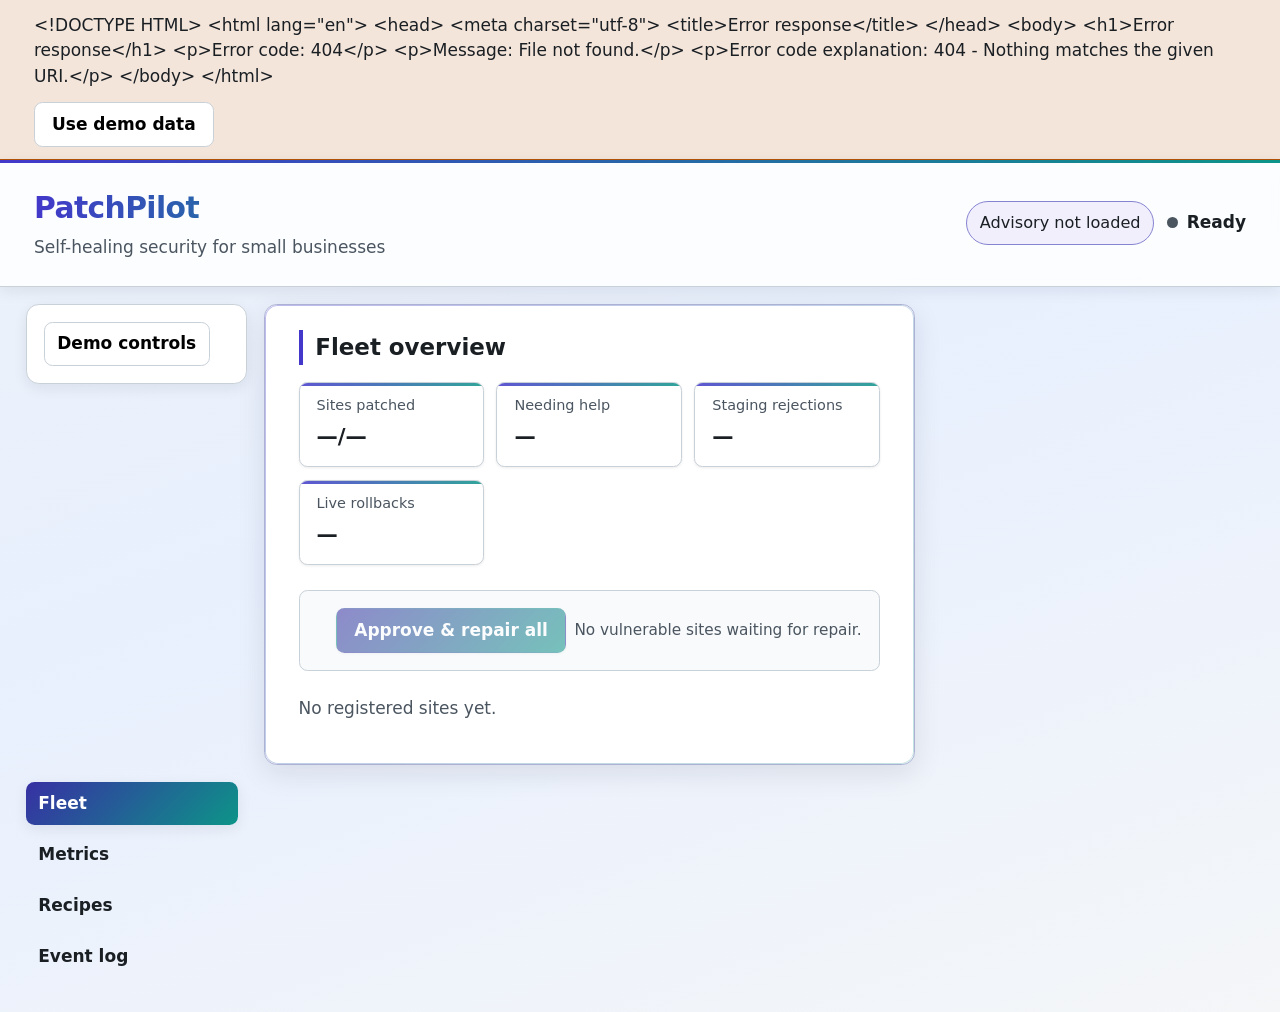
==== src/patchpilot/static/index.html @ 9fb4fd71 "feat: add PatchPilot static dashboard with four-site mock demo Hackathon-ready frontend (fleet, run," ====
<!DOCTYPE html>
<html lang="en">
<head>
    <meta charset="utf-8">
    <meta name="viewport" content="width=device-width, initial-scale=1">
    <title>PatchPilot</title>
    <link rel="stylesheet" href="styles.css">
</head>
<body>
    <a class="skip-link" href="#app-main">Skip to main content</a>

    <div id="backend-banner" class="banner banner--error" hidden role="alert"></div>

    <header id="app-header" class="header" aria-label="PatchPilot header"></header>

    <div class="layout layout--app">
        <nav id="app-nav" class="nav" aria-label="Primary"></nav>

        <main id="app-main" class="main" tabindex="-1" aria-live="polite"></main>

        <aside class="aside" aria-label="Demo controls">
            <button
                type="button"
                id="demo-controls-toggle"
                class="demo-controls__toggle"
                aria-expanded="false"
                aria-controls="demo-controls-panel"
            >
                Demo controls
            </button>
            <div id="demo-controls-panel" class="demo-controls__panel" hidden>
                <div id="demo-controls-root"></div>
            </div>
        </aside>
    </div>

    <div id="live-announcer" class="visually-hidden" aria-live="assertive" aria-atomic="true"></div>

    <div id="approval-root" class="approval-root" hidden></div>

    <script type="module" src="js/main.js"></script>
</body>
</html>
---- src/patchpilot/static/styles.css ----
/* PatchPilot dashboard — ops console aesthetic, light/dark via prefers-color-scheme */

:root {
    color-scheme: light dark;
    --font-sans: system-ui, -apple-system, "Segoe UI", Roboto, "Helvetica Neue", Arial, sans-serif;
    --font-mono: ui-monospace, "Cascadia Code", "Segoe UI Mono", monospace;

    --text: #1a1f24;
    --text-muted: #4a5560;
    --bg: #f4f6f8;
    --surface: #ffffff;
    --border: #c8d0d8;
    --focus: #2563eb;

    --status-verified: #15803d;
    --status-progress: #1d4ed8;
    --status-warn: #b45309;
    --status-danger: #b91c1c;

    --accent-indigo: #4338ca;
    --accent-teal: #0d9488;
    --gradient-page: linear-gradient(160deg, #eef2f7 0%, #e8f0fe 45%, #f4f6f8 100%);
    --gradient-brand: linear-gradient(90deg, var(--accent-indigo), var(--accent-teal));
    --gradient-primary: linear-gradient(135deg, #3730a3 0%, #0d9488 100%);
    --gradient-primary-hover: linear-gradient(135deg, #312e81 0%, #0f766e 100%);
    --surface-glass: rgb(255 255 255 / 0.82);
    --layout-max: 1320px;

    --space-1: 0.25rem;
    --space-2: 0.5rem;
    --space-3: 0.75rem;
    --space-4: 1rem;
    --space-5: 1.5rem;
    --space-6: 2rem;

    --radius: 0.5rem;
    --radius-lg: 0.75rem;
    --shadow: 0 1px 3px rgb(0 0 0 / 0.08);
    --shadow-md: 0 4px 14px rgb(15 23 42 / 0.08);
    --shadow-lg: 0 8px 28px rgb(15 23 42 / 0.1);
    --base-size: 17px;
}

@media (prefers-color-scheme: dark) {
    :root {
        --text: #e8edf2;
        --text-muted: #a8b4c0;
        --bg: #0f1419;
        --surface: #1a222c;
        --border: #334155;
        --focus: #60a5fa;

        --gradient-page: linear-gradient(165deg, #0c1220 0%, #0f1419 40%, #131b28 100%);
        --gradient-brand: linear-gradient(90deg, #6366f1, #2dd4bf);
        --gradient-primary: linear-gradient(135deg, #4338ca 0%, #0f766e 100%);
        --gradient-primary-hover: linear-gradient(135deg, #3730a3 0%, #0d9488 100%);
        --surface-glass: rgb(26 34 44 / 0.88);
        --shadow-md: 0 4px 18px rgb(0 0 0 / 0.35);
        --shadow-lg: 0 10px 36px rgb(0 0 0 / 0.45);
    }
}

@media (prefers-reduced-motion: reduce) {
    *,
    *::before,
    *::after {
        animation-duration: 0.01ms !important;
        animation-iteration-count: 1 !important;
        transition-duration: 0.01ms !important;
    }
}

*,
*::before,
*::after {
    box-sizing: border-box;
}

html {
    font-size: var(--base-size);
}

body {
    margin: 0;
    font-family: var(--font-sans);
    line-height: 1.5;
    color: var(--text);
    background: var(--bg);
    background: var(--gradient-page);
    min-height: 100vh;
}

.skip-link {
    position: absolute;
    left: var(--space-4);
    top: -3rem;
    background: var(--surface);
    padding: var(--space-2) var(--space-3);
    border-radius: var(--radius);
    z-index: 100;
}

.skip-link:focus {
    top: var(--space-4);
    outline: 2px solid var(--focus);
    outline-offset: 2px;
}

.visually-hidden {
    position: absolute;
    width: 1px;
    height: 1px;
    padding: 0;
    margin: -1px;
    overflow: hidden;
    clip: rect(0, 0, 0, 0);
    white-space: nowrap;
    border: 0;
}

.header {
    display: flex;
    flex-wrap: wrap;
    align-items: center;
    justify-content: space-between;
    gap: var(--space-4);
    padding: var(--space-5) var(--space-6);
    background: var(--surface-glass);
    backdrop-filter: blur(10px);
    border-bottom: 1px solid var(--border);
    box-shadow: var(--shadow-md);
    position: relative;
}

.header::before {
    content: "";
    position: absolute;
    top: 0;
    left: 0;
    right: 0;
    height: 3px;
    background: var(--gradient-brand);
}

.header__title {
    margin: 0;
    font-size: 1.75rem;
    font-weight: 700;
    letter-spacing: -0.02em;
    background: var(--gradient-brand);
    background-clip: text;
    -webkit-background-clip: text;
    color: transparent;
}

.header__tagline {
    margin: var(--space-1) 0 0;
    color: var(--text-muted);
    font-size: 1rem;
}

.header__meta {
    display: flex;
    flex-wrap: wrap;
    align-items: center;
    gap: var(--space-3);
}

.chip {
    display: inline-flex;
    align-items: center;
    gap: var(--space-2);
    padding: var(--space-2) var(--space-3);
    border-radius: 999px;
    border: 1px solid var(--border);
    background: var(--bg);
    font-size: 0.95rem;
}

.chip--advisory {
    border-color: color-mix(in srgb, var(--accent-indigo) 50%, var(--border));
    background: color-mix(in srgb, var(--accent-indigo) 8%, var(--surface));
}

.chip--mock {
    border-color: color-mix(in srgb, var(--status-warn) 55%, var(--border));
    background: color-mix(in srgb, var(--status-warn) 10%, var(--surface));
}

.busy-indicator {
    display: inline-flex;
    align-items: center;
    gap: var(--space-2);
    font-weight: 600;
}

.busy-indicator__dot {
    width: 0.65rem;
    height: 0.65rem;
    border-radius: 50%;
    background: var(--text-muted);
}

.busy-indicator--active .busy-indicator__dot {
    background: var(--status-progress);
}

.banner {
    display: flex;
    flex-wrap: wrap;
    align-items: center;
    justify-content: space-between;
    gap: var(--space-3);
    padding: var(--space-3) var(--space-6);
}

.banner--error {
    background: color-mix(in srgb, var(--status-warn) 15%, var(--surface));
    border-bottom: 1px solid var(--status-warn);
}

.banner__text {
    margin: 0;
}

.layout {
    display: grid;
    grid-template-columns: minmax(10rem, 12rem) 1fr;
    grid-template-rows: 1fr auto;
    gap: var(--space-4);
    max-width: var(--layout-max);
    margin: 0 auto;
    padding: var(--space-4) var(--space-5) var(--space-6);
}

.layout--app {
    align-items: start;
}

@media (min-width: 901px) {
    .layout--app {
        grid-template-columns: minmax(10rem, 13rem) minmax(0, 1fr) minmax(14rem, 19rem);
        grid-template-rows: auto;
        grid-template-areas: "nav main aside";
    }

    .layout--app .nav {
        grid-area: nav;
        grid-row: auto;
    }

    .layout--app .main {
        grid-area: main;
    }

    .layout--app .aside {
        grid-area: aside;
        grid-column: auto;
        margin-top: 0;
        position: sticky;
        top: var(--space-4);
        max-height: calc(100vh - var(--space-6));
        overflow-y: auto;
    }
}

.nav {
    grid-row: 1 / 3;
    padding-right: var(--space-2);
}

.nav__list {
    list-style: none;
    margin: 0;
    padding: 0;
    display: flex;
    flex-direction: column;
    gap: var(--space-2);
    position: sticky;
    top: var(--space-4);
}

.nav__link {
    display: block;
    padding: var(--space-2) var(--space-3);
    border-radius: var(--radius);
    color: var(--text);
    text-decoration: none;
    font-weight: 600;
}

.nav__link:hover {
    background: color-mix(in srgb, var(--surface) 85%, transparent);
    box-shadow: var(--shadow);
}

.nav__link:focus-visible {
    outline: 2px solid var(--focus);
    outline-offset: 2px;
}

.nav__link[aria-selected="true"] {
    background: var(--gradient-primary);
    color: #fff;
    border: none;
    box-shadow: var(--shadow-md);
}

.main {
    background: var(--surface);
    border: 1px solid color-mix(in srgb, var(--border) 80%, var(--accent-indigo));
    border-radius: var(--radius-lg);
    padding: var(--space-5) var(--space-6);
    min-height: 18rem;
    box-shadow: var(--shadow-lg);
    position: relative;
}

.main::before {
    content: "";
    position: absolute;
    inset: 0;
    border-radius: inherit;
    padding: 1px;
    background: linear-gradient(
        135deg,
        color-mix(in srgb, var(--accent-indigo) 35%, transparent),
        color-mix(in srgb, var(--accent-teal) 25%, transparent)
    );
    mask: linear-gradient(#fff 0 0) content-box, linear-gradient(#fff 0 0);
    mask-composite: exclude;
    pointer-events: none;
}

.aside {
    grid-column: 2;
    margin-top: var(--space-4);
    padding: var(--space-4);
    border: 1px solid var(--border);
    border-radius: var(--radius-lg);
    background: var(--surface);
    box-shadow: var(--shadow-md);
}

.demo-controls__toggle {
    font: inherit;
    font-weight: 600;
    cursor: pointer;
    background: transparent;
    border: 1px solid var(--border);
    border-radius: var(--radius);
    padding: var(--space-2) var(--space-3);
}

.demo-controls__toggle:focus-visible {
    outline: 2px solid var(--focus);
    outline-offset: 2px;
}

.demo-controls__note {
    margin: var(--space-3) 0 0;
    color: var(--text-muted);
    font-size: 0.95rem;
}

.demo-controls__intro {
    margin: var(--space-3) 0 0;
    font-size: 0.9rem;
    color: var(--text-muted);
}

.demo-controls__fieldset {
    margin: var(--space-4) 0;
    padding: var(--space-3);
    border: 1px solid var(--border);
    border-radius: var(--radius);
}

.demo-controls__legend {
    padding: 0 var(--space-2);
    font-weight: 600;
    font-size: 0.95rem;
}

.demo-controls__label {
    display: flex;
    align-items: flex-start;
    gap: var(--space-2);
    margin: var(--space-2) 0;
    font-size: 0.95rem;
    cursor: pointer;
}

.demo-controls__checkbox {
    width: 1.1rem;
    height: 1.1rem;
    margin-top: 0.15rem;
    flex-shrink: 0;
}

.demo-controls__hint {
    margin: 0 0 var(--space-2);
    font-size: 0.85rem;
    color: var(--text-muted);
}

.demo-controls__reset-block {
    display: flex;
    flex-direction: column;
    gap: var(--space-2);
    margin-top: var(--space-3);
    padding-top: var(--space-3);
    border-top: 1px solid var(--border);
}

.demo-controls__reset {
    align-self: flex-start;
}

.panel__title {
    margin: 0 0 var(--space-4);
    padding-left: var(--space-3);
    font-size: 1.35rem;
    border-left: 4px solid transparent;
    border-image: var(--gradient-brand) 1;
}

.panel__lede {
    margin: 0 0 var(--space-4);
    color: var(--text-muted);
}

.panel__status {
    margin: 0 0 var(--space-4);
    font-family: var(--font-mono);
    font-size: 0.9rem;
}

.shell-status {
    margin-bottom: var(--space-4);
    padding: var(--space-3);
    background: var(--bg);
    border-radius: var(--radius);
}

.shell-site-list {
    margin: 0;
    padding: 0;
    list-style: none;
}

.shell-site-list__item {
    margin-bottom: var(--space-2);
}

.link-button {
    font: inherit;
    color: var(--status-progress);
    background: none;
    border: none;
    padding: 0;
    cursor: pointer;
    text-decoration: underline;
}

.link-button:focus-visible {
    outline: 2px solid var(--focus);
    outline-offset: 2px;
}

.btn {
    font: inherit;
    font-weight: 600;
    padding: var(--space-2) var(--space-4);
    border-radius: var(--radius);
    border: 1px solid var(--border);
    cursor: pointer;
}

.btn--secondary {
    background: var(--surface);
    border-color: var(--border);
}

.btn--primary {
    background: var(--gradient-primary);
    color: #fff;
    border-color: transparent;
    box-shadow: var(--shadow);
}

.btn--primary:not(:disabled):hover {
    background: var(--gradient-primary-hover);
}

.btn--ghost {
    background: transparent;
    color: var(--accent-indigo);
    border: 1px solid color-mix(in srgb, var(--accent-indigo) 35%, var(--border));
    text-decoration: none;
    display: inline-flex;
    align-items: center;
    justify-content: center;
}

.btn--ghost:hover {
    background: color-mix(in srgb, var(--accent-indigo) 8%, var(--surface));
}

.btn--ghost:focus-visible {
    outline: 2px solid var(--focus);
    outline-offset: 2px;
}

.btn--primary:disabled,
.btn:disabled {
    opacity: 0.55;
    cursor: not-allowed;
}

.btn--wide {
    width: auto;
    min-width: 12rem;
    max-width: 22rem;
}

.btn:focus-visible {
    outline: 2px solid var(--focus);
    outline-offset: 2px;
}

.summary-bar {
    display: grid;
    grid-template-columns: repeat(auto-fit, minmax(8.5rem, 1fr));
    gap: var(--space-3);
    margin-bottom: var(--space-5);
    padding: 0;
    background: transparent;
    border: none;
}

.summary-bar__item {
    display: flex;
    flex-direction: column;
    gap: var(--space-1);
    padding: var(--space-3) var(--space-4);
    background: var(--surface);
    border: 1px solid var(--border);
    border-radius: var(--radius);
    box-shadow: var(--shadow);
    position: relative;
    overflow: hidden;
}

.summary-bar__item::before {
    content: "";
    position: absolute;
    top: 0;
    left: 0;
    right: 0;
    height: 3px;
    background: var(--gradient-brand);
    opacity: 0.85;
}

.summary-bar__label {
    font-size: 0.85rem;
    color: var(--text-muted);
}

.summary-bar__value {
    font-size: 1.25rem;
    font-weight: 700;
}

.fleet-toolbar {
    display: flex;
    flex-direction: column;
    align-items: stretch;
    gap: var(--space-2);
    margin-bottom: var(--space-5);
    padding: var(--space-4);
    background: color-mix(in srgb, var(--bg) 60%, var(--surface));
    border: 1px solid var(--border);
    border-radius: var(--radius);
}

@media (min-width: 640px) {
    .fleet-toolbar {
        flex-direction: row;
        flex-wrap: wrap;
        align-items: center;
        justify-content: space-between;
    }

    .fleet-toolbar .btn--wide {
        margin-left: auto;
    }
}

.site-grid {
    display: grid;
    grid-template-columns: repeat(auto-fit, minmax(min(100%, 18rem), 1fr));
    gap: var(--space-4);
}

.site-card {
    border: 1px solid var(--border);
    border-radius: var(--radius-lg);
    padding: var(--space-4);
    background: var(--surface);
    display: flex;
    flex-direction: column;
    gap: var(--space-3);
    box-shadow: var(--shadow-md);
    border-left-width: 4px;
    border-left-style: solid;
    transition: box-shadow 0.15s ease, transform 0.15s ease;
}

.site-card:hover {
    box-shadow: var(--shadow-lg);
}

.site-card--vulnerable {
    border-left-color: var(--status-warn);
}

.site-card--progress {
    border-left-color: var(--status-progress);
}

.site-card--verified {
    border-left-color: var(--status-verified);
}

.site-card--danger {
    border-left-color: var(--status-danger);
}

.site-card--neutral {
    border-left-color: var(--border);
}

.site-card__header {
    display: flex;
    flex-wrap: wrap;
    align-items: baseline;
    justify-content: space-between;
    gap: var(--space-2);
}

.site-card__title {
    margin: 0;
    font-size: 1.15rem;
}

.site-card__type {
    font-size: 0.85rem;
    font-weight: 600;
    color: var(--text-muted);
    border: 1px solid var(--border);
    border-radius: 999px;
    padding: var(--space-1) var(--space-2);
}

.site-card__meta {
    margin: 0;
    display: grid;
    gap: var(--space-2);
}

.site-card__row {
    display: grid;
    grid-template-columns: 6.5rem 1fr;
    gap: var(--space-2);
    font-size: 0.95rem;
}

.site-card__row dt {
    margin: 0;
    color: var(--text-muted);
}

.site-card__row dd {
    margin: 0;
    word-break: break-word;
}

.site-card__badges {
    display: flex;
    flex-direction: column;
    gap: var(--space-2);
}

.site-card__actions {
    display: flex;
    flex-wrap: wrap;
    gap: var(--space-3);
    align-items: stretch;
    margin-top: auto;
    padding-top: var(--space-2);
}

.site-card__actions .btn--primary {
    flex: 1 1 10rem;
}

.site-card__actions .btn--ghost {
    flex: 0 1 auto;
}

.badge {
    display: inline-flex;
    align-items: flex-start;
    gap: var(--space-2);
    padding: var(--space-2) var(--space-3);
    border-radius: var(--radius);
    border: 1px solid var(--border);
    font-size: 0.9rem;
    line-height: 1.35;
}

.badge__icon {
    flex-shrink: 0;
    font-weight: 700;
}

.badge--verified {
    border-color: var(--status-verified);
    background: color-mix(in srgb, var(--status-verified) 12%, var(--surface));
}

.badge--progress {
    border-color: var(--status-progress);
    background: color-mix(in srgb, var(--status-progress) 10%, var(--surface));
}

.badge--warn {
    border-color: var(--status-warn);
    background: color-mix(in srgb, var(--status-warn) 12%, var(--surface));
}

.badge--danger {
    border-color: var(--status-danger);
    background: color-mix(in srgb, var(--status-danger) 12%, var(--surface));
}

.badge--neutral {
    background: var(--surface);
}

.badge--plan {
    border-style: dashed;
}

.hint {
    margin: 0;
    font-size: 0.9rem;
    color: var(--text-muted);
}

.hint--disabled {
    color: var(--status-warn);
}

.empty-state {
    margin: var(--space-4) 0;
    color: var(--text-muted);
}

.approval-root {
    position: fixed;
    inset: 0;
    z-index: 200;
    pointer-events: none;
}

.approval-root:not([hidden]) {
    pointer-events: auto;
}

.drawer-overlay {
    position: absolute;
    inset: 0;
    border: none;
    background: rgb(0 0 0 / 0.45);
    cursor: pointer;
}

.drawer {
    position: absolute;
    top: 0;
    right: 0;
    width: min(100%, 28rem);
    height: 100%;
    background: var(--surface);
    border-left: 1px solid var(--border);
    box-shadow: var(--shadow-lg);
    display: flex;
    flex-direction: column;
    animation: drawer-in 0.2s ease-out;
}

@keyframes drawer-in {
    from {
        transform: translateX(100%);
    }
    to {
        transform: translateX(0);
    }
}

.drawer__header {
    display: flex;
    align-items: center;
    justify-content: space-between;
    padding: var(--space-4);
    border-bottom: 1px solid var(--border);
}

.drawer__title {
    margin: 0;
    font-size: 1.2rem;
}

.drawer__close {
    font-size: 1.5rem;
    line-height: 1;
    border: none;
    background: transparent;
    cursor: pointer;
    padding: var(--space-1) var(--space-2);
    border-radius: var(--radius);
}

.drawer__close:focus-visible {
    outline: 2px solid var(--focus);
    outline-offset: 2px;
}

.drawer__body {
    padding: var(--space-4);
    overflow-y: auto;
    flex: 1;
    display: flex;
    flex-direction: column;
    gap: var(--space-3);
}

.drawer__footer {
    display: flex;
    justify-content: flex-end;
    gap: var(--space-3);
    padding: var(--space-4);
    border-top: 1px solid var(--border);
}

.approval__org {
    margin: 0;
    font-weight: 700;
    font-size: 1.05rem;
}

.approval__finding {
    margin: 0;
    font-size: 1.05rem;
}

.approval__section-title {
    margin: var(--space-2) 0 0;
    font-size: 1rem;
}

.approval__dl {
    margin: 0;
    display: grid;
    gap: var(--space-3);
}

.approval__dl dt {
    font-weight: 600;
    color: var(--text-muted);
    font-size: 0.85rem;
}

.approval__dl dd {
    margin: var(--space-1) 0 0;
}

.approval__config-list {
    margin: 0;
    padding-left: 1.2rem;
}

.approval__checklist {
    margin: 0;
    padding-left: 0;
    list-style: none;
    display: grid;
    gap: var(--space-2);
}

.approval__note {
    margin: 0;
    font-size: 0.9rem;
    color: var(--text-muted);
}

.approval__note--authority {
    font-weight: 600;
    color: var(--text);
}

.approval__muted {
    margin: 0;
    color: var(--text-muted);
}

.run-back {
    display: inline-block;
    margin-bottom: var(--space-3);
}

.run-section-title {
    margin: var(--space-5) 0 var(--space-3);
    font-size: 1.1rem;
}

.run-muted {
    margin: 0;
    color: var(--text-muted);
    font-size: 0.95rem;
}

.run-note {
    margin: var(--space-3) 0;
    padding: var(--space-3);
    border-left: 3px solid var(--status-progress);
    background: color-mix(in srgb, var(--status-progress) 8%, var(--surface));
}

.run-loading {
    margin: var(--space-4) 0;
}

.run-counts {
    margin: var(--space-2) 0 var(--space-4);
    font-size: 0.95rem;
    color: var(--text-muted);
}

.mode-toggle {
    display: flex;
    flex-wrap: wrap;
    align-items: center;
    gap: var(--space-3);
    margin: var(--space-4) 0;
}

.mode-toggle__label {
    font-weight: 600;
}

.outcome-banner {
    margin: var(--space-4) 0;
    padding: var(--space-4);
    border-radius: var(--radius);
    border: 1px solid var(--border);
}

.outcome-banner__title {
    margin: 0 0 var(--space-2);
    font-size: 1.15rem;
    font-weight: 700;
}

.outcome-banner__body {
    margin: 0;
    color: var(--text-muted);
}

.outcome-banner--verified {
    border-color: var(--status-verified);
    background: color-mix(in srgb, var(--status-verified) 12%, var(--surface));
}

.outcome-banner--progress {
    border-color: var(--status-progress);
    background: color-mix(in srgb, var(--status-progress) 10%, var(--surface));
}

.outcome-banner--warn {
    border-color: var(--status-warn);
    background: color-mix(in srgb, var(--status-warn) 12%, var(--surface));
}

.outcome-banner--danger {
    border-color: var(--status-danger);
    background: color-mix(in srgb, var(--status-danger) 12%, var(--surface));
}

.stepper {
    list-style: none;
    margin: 0;
    padding: 0;
    display: flex;
    gap: var(--space-2);
    overflow-x: auto;
    padding-bottom: var(--space-2);
}

.stepper__item {
    flex: 0 0 auto;
    min-width: 8.5rem;
    padding: var(--space-3);
    border: 1px solid var(--border);
    border-radius: var(--radius);
    background: var(--bg);
    display: flex;
    flex-direction: column;
    gap: var(--space-1);
    font-size: 0.85rem;
    transition: border-color 0.15s ease;
}

.stepper__item--running {
    border-color: var(--status-progress);
}

.stepper__item--passed {
    border-color: var(--status-verified);
}

.stepper__item--failed {
    border-color: var(--status-danger);
}

.stepper__item--skipped {
    opacity: 0.65;
}

.stepper__state {
    font-weight: 700;
    font-size: 0.75rem;
    text-transform: uppercase;
    letter-spacing: 0.03em;
}

.stepper__label {
    font-weight: 600;
}

.stepper__duration {
    color: var(--text-muted);
    font-family: var(--font-mono);
    font-size: 0.8rem;
}

.attempts-list {
    display: flex;
    flex-direction: column;
    gap: var(--space-4);
}

.attempt-card {
    border: 1px solid var(--border);
    border-radius: var(--radius);
    padding: var(--space-4);
    background: var(--bg);
}

.attempt-card__header {
    display: flex;
    flex-wrap: wrap;
    align-items: center;
    justify-content: space-between;
    gap: var(--space-2);
    margin-bottom: var(--space-3);
}

.attempt-card__title {
    margin: 0;
    font-size: 1.05rem;
}

.attempt-card__subtitle {
    margin: var(--space-3) 0 var(--space-2);
    font-size: 0.95rem;
}

.attempt-card__result {
    margin: 0 0 var(--space-2);
}

.attempt-card__result-label {
    font-weight: 600;
}

.table-scroll {
    overflow-x: auto;
    max-width: 100%;
    border: 1px solid var(--border);
    border-radius: var(--radius);
}

.run-table {
    width: 100%;
    border-collapse: collapse;
    font-size: 0.9rem;
}

.run-table th,
.run-table td {
    padding: var(--space-2) var(--space-3);
    border-bottom: 1px solid var(--border);
    text-align: left;
    vertical-align: top;
}

.run-table thead th {
    background: var(--bg);
    font-weight: 600;
}

.run-table--compact th {
    width: 40%;
    font-weight: 600;
    color: var(--text-muted);
}

.check-pill {
    display: inline-flex;
    align-items: center;
    gap: var(--space-1);
    font-weight: 600;
    font-size: 0.85rem;
}

.check-pill--pass {
    color: var(--status-verified);
}

.check-pill--fail {
    color: var(--status-danger);
}

.check-pill--neutral {
    color: var(--text-muted);
}

.check-detail {
    margin-top: var(--space-2);
}

.check-detail__pre {
    margin: 0;
    padding: var(--space-2);
    background: var(--bg);
    border-radius: var(--radius);
    font-family: var(--font-mono);
    font-size: 0.8rem;
    white-space: pre-wrap;
    word-break: break-word;
    max-height: 8rem;
    overflow: auto;
}

.metrics-section {
    margin: var(--space-5) 0;
    padding: var(--space-4);
    border: 1px solid var(--border);
    border-radius: var(--radius-lg);
    background: var(--surface);
    box-shadow: var(--shadow-md);
}

.metrics-section__title {
    margin: 0 0 var(--space-3);
    font-size: 1.1rem;
}

.metrics-subtitle {
    margin: var(--space-3) 0 var(--space-2);
    font-size: 0.95rem;
    font-weight: 600;
    color: var(--text-muted);
}

.metrics-honesty-caption {
    margin: 0 0 var(--space-3);
    font-size: 0.9rem;
    color: var(--text-muted);
    font-style: italic;
}

.metrics-grid {
    display: grid;
    gap: var(--space-2);
    margin-top: var(--space-3);
}

.metrics-grid--stack {
    max-width: 28rem;
}

.metrics-grid__row {
    display: grid;
    grid-template-columns: 1fr auto;
    gap: var(--space-3);
    padding: var(--space-2) 0;
    border-bottom: 1px solid var(--border);
    font-size: 0.95rem;
}

.metrics-grid__label {
    color: var(--text-muted);
}

.metrics-grid__value {
    font-weight: 600;
    font-family: var(--font-mono);
}

.metrics-bar {
    margin-top: var(--space-2);
    height: 0.5rem;
    background: var(--bg);
    border: 1px solid var(--border);
    border-radius: 999px;
    overflow: hidden;
}

.metrics-bar__fill {
    height: 100%;
    background: var(--status-progress);
    border-radius: 999px;
    min-width: 2px;
}

.metrics-bar__label {
    font-family: var(--font-mono);
    font-size: 0.9rem;
}

.metrics-compare {
    display: grid;
    grid-template-columns: repeat(auto-fit, minmax(14rem, 1fr));
    gap: var(--space-4);
}

.metrics-compare__arm-title {
    margin: 0 0 var(--space-2);
    font-size: 1rem;
}

.recipe-list {
    display: flex;
    flex-direction: column;
    gap: var(--space-4);
    margin-top: var(--space-4);
}

.recipe-card {
    border: 1px solid var(--border);
    border-radius: var(--radius-lg);
    padding: var(--space-4);
    background: var(--surface);
    box-shadow: var(--shadow-md);
}

.recipe-card__title {
    margin: 0 0 var(--space-2);
    font-size: 1.05rem;
}

.recipe-card__subtitle {
    margin: var(--space-3) 0 var(--space-2);
    font-size: 0.9rem;
    font-weight: 600;
    color: var(--text-muted);
}

.recipe-key {
    margin: 0;
    padding: var(--space-3);
    background: var(--bg);
    border: 1px solid var(--border);
    border-radius: var(--radius);
    font-family: var(--font-mono);
    font-size: 0.85rem;
    white-space: pre-wrap;
    word-break: break-word;
    overflow-x: auto;
}

.recipe-dl {
    margin: 0;
    display: grid;
    gap: var(--space-2);
}

.recipe-dl__row {
    display: grid;
    grid-template-columns: 9rem 1fr;
    gap: var(--space-2);
    font-size: 0.95rem;
}

.recipe-dl__row dt {
    margin: 0;
    color: var(--text-muted);
}

.recipe-dl__row dd {
    margin: 0;
    word-break: break-word;
}

.recipe-reuse-note {
    margin: var(--space-3) 0;
    padding: var(--space-2) var(--space-3);
    border-left: 3px solid var(--status-progress);
    font-size: 0.9rem;
    color: var(--text-muted);
}

.recipe-notes {
    margin: 0;
    padding-left: 1.2rem;
}

.recipe-meta {
    margin: 0;
    font-size: 0.95rem;
    color: var(--text-muted);
}

.event-log__toolbar {
    display: flex;
    flex-wrap: wrap;
    gap: var(--space-4);
    align-items: flex-end;
    margin: var(--space-4) 0;
}

.event-log__control {
    display: flex;
    flex-direction: column;
    gap: var(--space-1);
    font-size: 0.9rem;
}

.event-log__control--checkbox {
    flex-direction: row;
    align-items: center;
    gap: var(--space-2);
}

.event-log__control-label {
    font-weight: 600;
    color: var(--text-muted);
}

.event-log__select {
    min-width: 12rem;
    padding: var(--space-2) var(--space-3);
    font-size: 1rem;
    border: 1px solid var(--border);
    border-radius: var(--radius);
    background: var(--surface);
    color: var(--text);
}

.event-log__select:focus-visible {
    outline: 2px solid var(--focus);
    outline-offset: 2px;
}

.event-log__checkbox {
    width: 1.1rem;
    height: 1.1rem;
}

.event-log__scroll {
    max-height: min(28rem, 60vh);
    overflow-y: auto;
    border: 1px solid var(--border);
    border-radius: var(--radius);
    background: var(--surface);
    padding: var(--space-3);
}

.event-log__scroll:focus-visible {
    outline: 2px solid var(--focus);
    outline-offset: 2px;
}

.event-log__list {
    list-style: none;
    margin: 0;
    padding: 0;
    display: flex;
    flex-direction: column;
    gap: var(--space-2);
}

.event-log__row {
    display: grid;
    grid-template-columns: minmax(7rem, auto) minmax(6rem, 1fr) minmax(5rem, auto) 2fr;
    gap: var(--space-2) var(--space-3);
    padding: var(--space-2);
    border-bottom: 1px solid var(--border);
    font-size: 0.85rem;
    align-items: baseline;
}

.event-log__time {
    font-family: var(--font-mono);
    color: var(--text-muted);
    white-space: nowrap;
}

.event-log__site {
    font-weight: 600;
}

.event-log__stage {
    font-family: var(--font-mono);
    font-size: 0.8rem;
    color: var(--text-muted);
}

.event-log__message {
    word-break: break-word;
}

@media (max-width: 640px) {
    .layout,
    .layout--app {
        grid-template-columns: 1fr;
        grid-template-areas: none;
        padding: var(--space-3);
    }

    .nav {
        grid-row: auto;
        padding-right: 0;
        margin-bottom: var(--space-3);
    }

    .nav__list {
        flex-direction: row;
        flex-wrap: wrap;
        position: static;
    }

    .aside,
    .layout--app .aside {
        grid-column: 1;
        position: static;
        max-height: none;
    }

    .fleet-toolbar .btn--wide {
        margin-left: 0;
        width: 100%;
    }

    .header {
        padding: var(--space-4);
    }

    .event-log__row {
        grid-template-columns: 1fr;
        gap: var(--space-1);
    }
}

@media (max-width: 380px) {
    html {
        font-size: 16px;
    }

    .header__title {
        font-size: 1.5rem;
    }
}
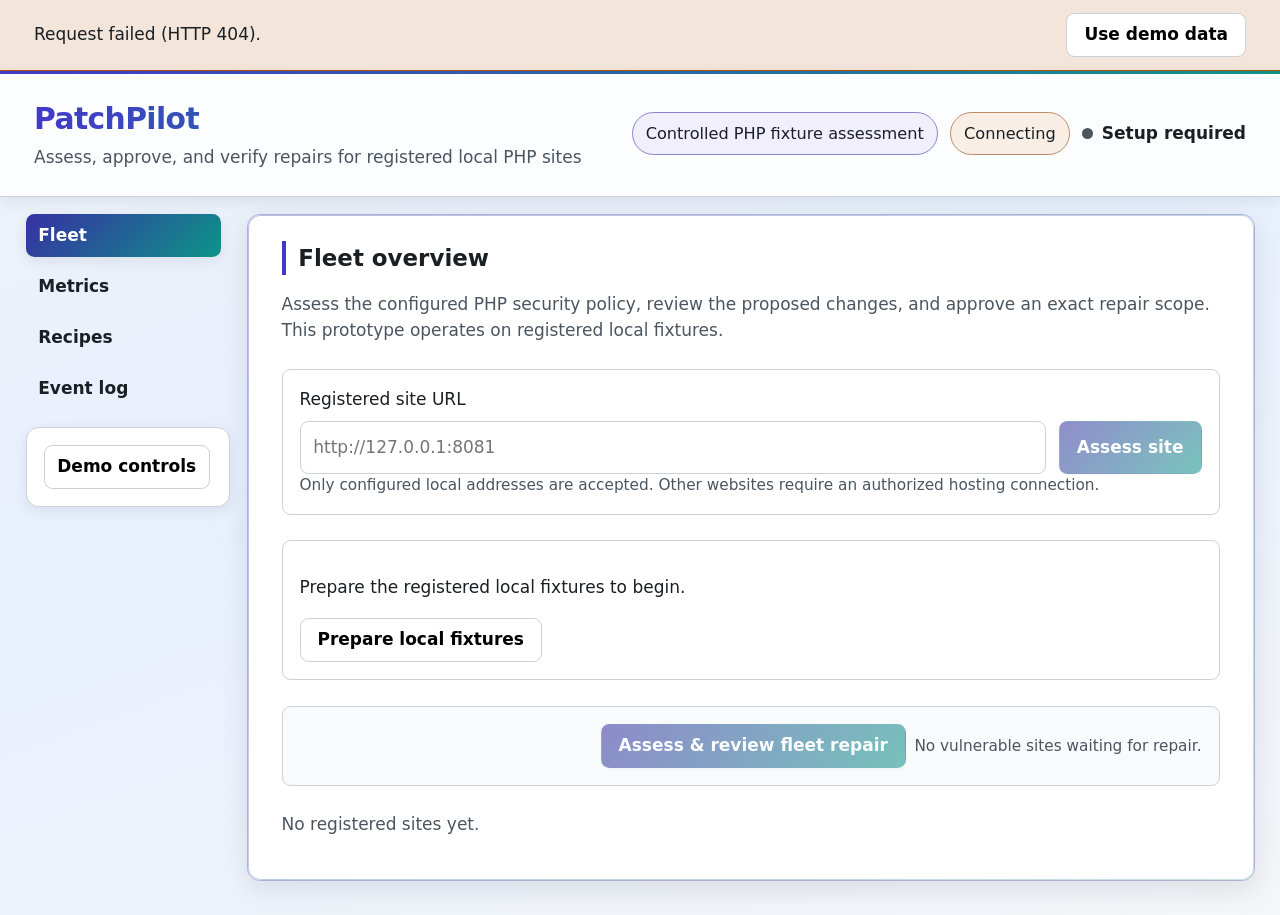
==== commit 229b3471: "fix: connect real PHP repair demo from assessment through verification" ====
--- a/src/patchpilot/static/index.html
+++ b/src/patchpilot/static/index.html
@@ -4,6 +4,7 @@
     <meta charset="utf-8">
     <meta name="viewport" content="width=device-width, initial-scale=1">
     <title>PatchPilot</title>
+    <link rel="icon" type="image/svg+xml" href="favicon.svg">
     <link rel="stylesheet" href="styles.css">
 </head>
 <body>
--- a/src/patchpilot/static/styles.css
+++ b/src/patchpilot/static/styles.css
@@ -1,4 +1,19 @@
 /* PatchPilot dashboard — ops console aesthetic, light/dark via prefers-color-scheme */
+
+.registered-url, .fixture-readiness {
+    margin-block: 1.5rem;
+    padding: 1rem;
+    background: var(--surface);
+    border: 1px solid var(--border);
+    border-radius: var(--radius);
+}
+.registered-url__row { display: flex; flex-wrap: wrap; gap: 0.75rem; margin-top: 0.5rem; }
+.registered-url__input { flex: 1 1 16rem; min-width: 0; padding: 0.75rem; font: inherit; color: var(--text); background: var(--surface); border: 1px solid var(--border); border-radius: var(--radius); }
+.evidence-section { margin-block: 1.5rem; }
+.evidence-section pre { white-space: pre-wrap; overflow-wrap: anywhere; max-width: 100%; background: var(--surface); padding: 1rem; border: 1px solid var(--border); border-radius: var(--radius); }
+.live-checks { display: grid; gap: 1rem; padding: 0; list-style: none; }
+.live-checks > li { border: 1px solid var(--border); border-radius: var(--radius); padding: 1rem; }
+.live-checks pre { white-space: pre-wrap; overflow-wrap: anywhere; max-width: 100%; }
 
 :root {
     color-scheme: light dark;
@@ -75,6 +90,8 @@
 *::after {
     box-sizing: border-box;
 }
+
+[hidden] { display: none !important; }
 
 html {
     font-size: var(--base-size);
@@ -239,14 +256,13 @@
 
 @media (min-width: 901px) {
     .layout--app {
-        grid-template-columns: minmax(10rem, 13rem) minmax(0, 1fr) minmax(14rem, 19rem);
-        grid-template-rows: auto;
-        grid-template-areas: "nav main aside";
+        grid-template-columns: minmax(10rem, 12rem) minmax(0, 1fr);
+        grid-template-rows: auto 1fr;
+        grid-template-areas: "nav main" "aside main";
     }
 
     .layout--app .nav {
         grid-area: nav;
-        grid-row: auto;
     }
 
     .layout--app .main {
@@ -255,7 +271,6 @@
 
     .layout--app .aside {
         grid-area: aside;
-        grid-column: auto;
         margin-top: 0;
         position: sticky;
         top: var(--space-4);
@@ -307,6 +322,7 @@
 }
 
 .main {
+    min-width: 0;
     background: var(--surface);
     border: 1px solid color-mix(in srgb, var(--border) 80%, var(--accent-indigo));
     border-radius: var(--radius-lg);
@@ -600,7 +616,7 @@
 
 .site-grid {
     display: grid;
-    grid-template-columns: repeat(auto-fit, minmax(min(100%, 18rem), 1fr));
+    grid-template-columns: 1fr;
     gap: var(--space-4);
 }
 
@@ -1449,6 +1465,10 @@
         margin-bottom: var(--space-3);
     }
 
+    .main { padding: var(--space-4); }
+    .site-grid { grid-template-columns: 1fr; }
+    .site-card__row { grid-template-columns: 1fr; gap: var(--space-1); }
+
     .nav__list {
         flex-direction: row;
         flex-wrap: wrap;
@@ -1486,3 +1506,7 @@
         font-size: 1.5rem;
     }
 }
+
+@media (min-width: 1100px) {
+    .site-grid { grid-template-columns: repeat(2, minmax(0, 1fr)); }
+}
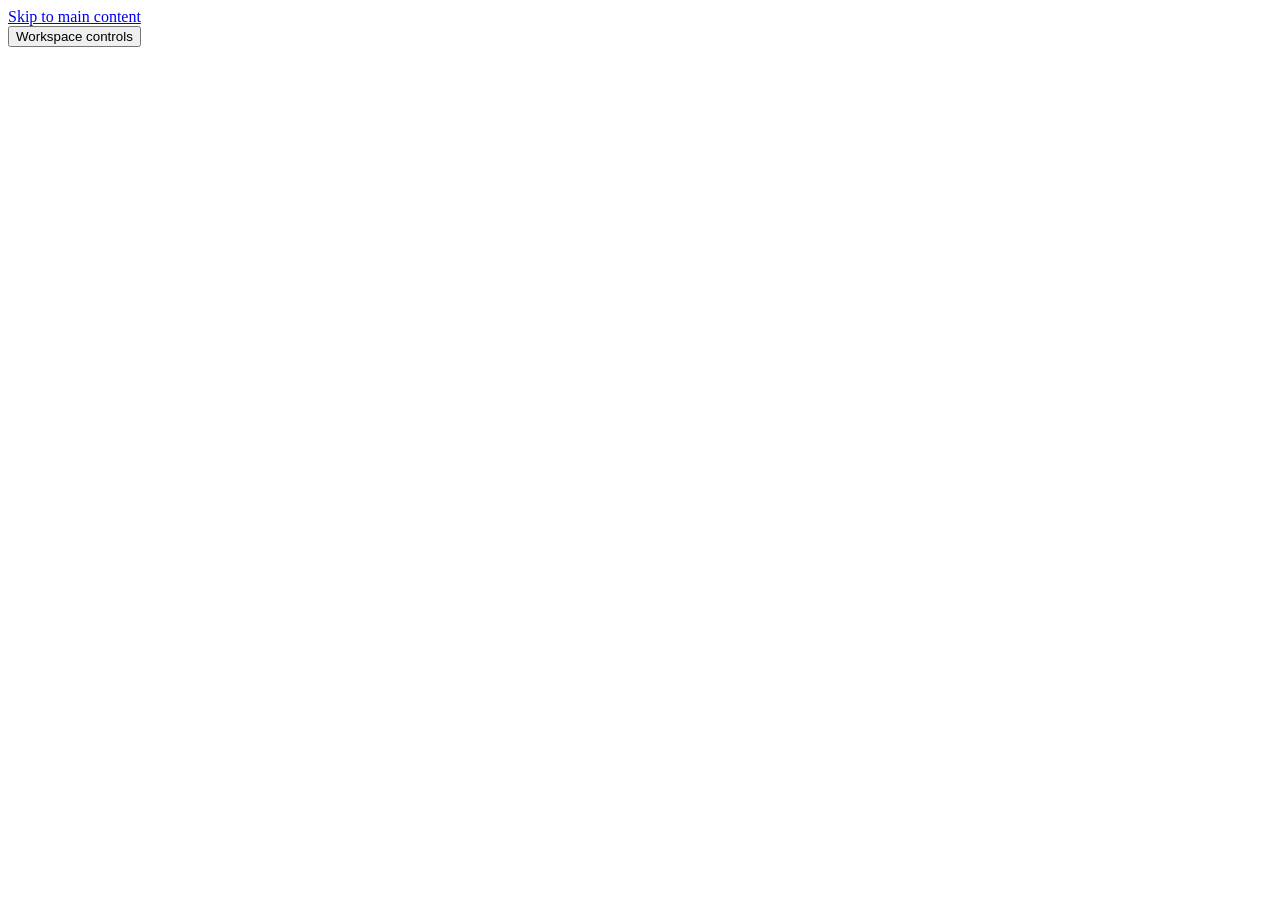
==== commit 2d55a816: "feat: add landing page and guided PHP security workspace" ====
--- a/src/patchpilot/static/index.html
+++ b/src/patchpilot/static/index.html
@@ -3,11 +3,13 @@
 <head>
     <meta charset="utf-8">
     <meta name="viewport" content="width=device-width, initial-scale=1">
-    <title>PatchPilot</title>
-    <link rel="icon" type="image/svg+xml" href="favicon.svg">
-    <link rel="stylesheet" href="styles.css">
+    <title>Dashboard · PatchPilot</title>
+    <meta name="description" content="Assess, approve, and verify repairs for your registered PHP sites.">
+    <link rel="icon" type="image/svg+xml" href="/static/favicon.svg">
+    <link rel="stylesheet" href="/static/design.css">
+    <link rel="stylesheet" href="/static/styles.css">
 </head>
-<body>
+<body data-page="dashboard">
     <a class="skip-link" href="#app-main">Skip to main content</a>
 
     <div id="backend-banner" class="banner banner--error" hidden role="alert"></div>
@@ -15,9 +17,8 @@
     <header id="app-header" class="header" aria-label="PatchPilot header"></header>
 
     <div class="layout layout--app">
+        <div class="workspace-sidebar">
         <nav id="app-nav" class="nav" aria-label="Primary"></nav>
-
-        <main id="app-main" class="main" tabindex="-1" aria-live="polite"></main>
 
         <aside class="aside" aria-label="Demo controls">
             <button
@@ -27,18 +28,20 @@
                 aria-expanded="false"
                 aria-controls="demo-controls-panel"
             >
-                Demo controls
+                Workspace controls
             </button>
             <div id="demo-controls-panel" class="demo-controls__panel" hidden>
                 <div id="demo-controls-root"></div>
             </div>
         </aside>
+        </div>
+        <main id="app-main" class="main" tabindex="-1"></main>
     </div>
 
-    <div id="live-announcer" class="visually-hidden" aria-live="assertive" aria-atomic="true"></div>
+    <div id="live-announcer" class="visually-hidden" aria-live="polite" aria-atomic="true"></div>
 
     <div id="approval-root" class="approval-root" hidden></div>
 
-    <script type="module" src="js/main.js"></script>
+    <script type="module" src="/static/js/main.js"></script>
 </body>
 </html>
